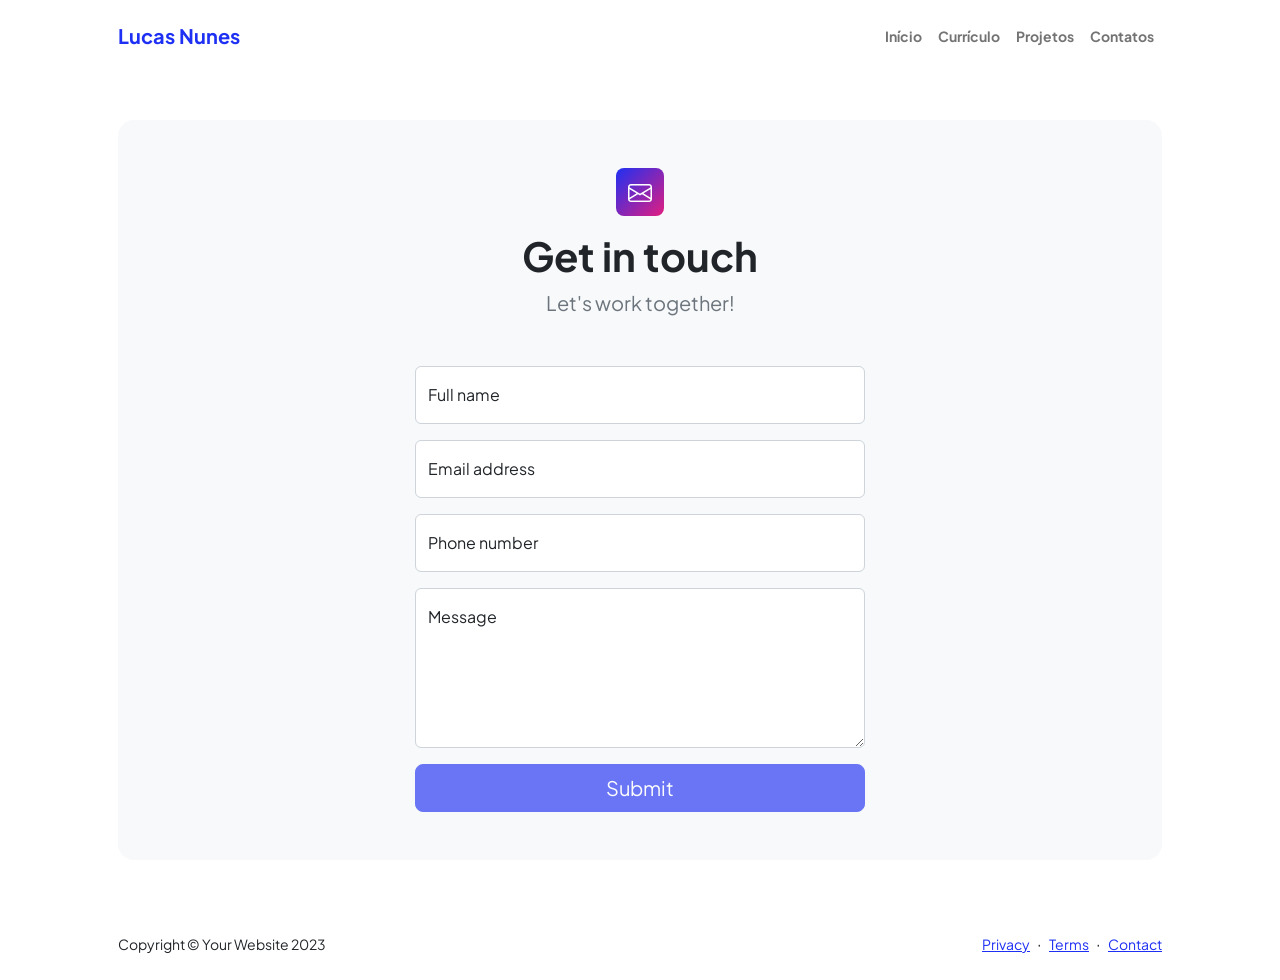
==== docs/contact.html @ 3cf32bbb "Update language attribute to Brazilian Portuguese Changed the language attribute from English to Bra" ====
<!DOCTYPE html>
<html lang="pt-br">
    <head>
        <meta charset="utf-8" />
        <meta name="viewport" content="width=device-width, initial-scale=1, shrink-to-fit=no" />
        <meta name="description" content />
        <meta name="author" content />
        <title>Portfólio - Lucas Nunes do Nascimento</title>
        <!-- Favicon-->
        <link rel="icon" type="image/x-icon" href="assets/favicon.ico" />
        <!-- Custom Google font-->
        <link rel="preconnect" href="https://fonts.googleapis.com" />
        <link rel="preconnect" href="https://fonts.gstatic.com" crossorigin />
        <link href="https://fonts.googleapis.com/css2?family=Plus+Jakarta+Sans:wght@100;200;300;400;500;600;700;800;900&amp;display=swap" rel="stylesheet" />
        <!-- Bootstrap icons-->
        <link href="https://cdn.jsdelivr.net/npm/bootstrap-icons@1.8.1/font/bootstrap-icons.css" rel="stylesheet" />
        <!-- Core theme CSS (includes Bootstrap)-->
        <link href="css/styles.css" rel="stylesheet" />
    </head>
    <body class="d-flex flex-column">
        <main class="flex-shrink-0">
            <!-- Navigation-->
            <nav class="navbar navbar-expand-lg navbar-light bg-white py-3">
                <div class="container px-5">
                    <a class="navbar-brand" href="index.html"><span class="fw-bolder text-primary">Lucas Nunes</span></a>
                    <button class="navbar-toggler" type="button" data-bs-toggle="collapse" data-bs-target="#navbarSupportedContent" aria-controls="navbarSupportedContent" aria-expanded="false" aria-label="Toggle navigation"><span class="navbar-toggler-icon"></span></button>
                    <div class="collapse navbar-collapse" id="navbarSupportedContent">
                        <ul class="navbar-nav ms-auto mb-2 mb-lg-0 small fw-bolder">
                            <li class="nav-item"><a class="nav-link" href="index.html">Início</a></li>
                            <li class="nav-item"><a class="nav-link" href="resume.html">Currículo</a></li>
                            <li class="nav-item"><a class="nav-link" href="projects.html">Projetos</a></li>
                            <li class="nav-item"><a class="nav-link" href="contact.html">Contatos</a></li>
                        </ul>
                    </div>
                </div>
            </nav>
            <!-- Page content-->
            <section class="py-5">
                <div class="container px-5">
                    <!-- Contact form-->
                    <div class="bg-light rounded-4 py-5 px-4 px-md-5">
                        <div class="text-center mb-5">
                            <div class="feature bg-primary bg-gradient-primary-to-secondary text-white rounded-3 mb-3"><i class="bi bi-envelope"></i></div>
                            <h1 class="fw-bolder">Get in touch</h1>
                            <p class="lead fw-normal text-muted mb-0">Let's work together!</p>
                        </div>
                        <div class="row gx-5 justify-content-center">
                            <div class="col-lg-8 col-xl-6">
                                <!-- * * * * * * * * * * * * * * *-->
                                <!-- * * SB Forms Contact Form * *-->
                                <!-- * * * * * * * * * * * * * * *-->
                                <!-- This form is pre-integrated with SB Forms.-->
                                <!-- To make this form functional, sign up at-->
                                <!-- https://startbootstrap.com/solution/contact-forms-->
                                <!-- to get an API token!-->
                                <form id="contactForm" data-sb-form-api-token="API_TOKEN">
                                    <!-- Name input-->
                                    <div class="form-floating mb-3">
                                        <input class="form-control" id="name" type="text" placeholder="Enter your name..." data-sb-validations="required" />
                                        <label for="name">Full name</label>
                                        <div class="invalid-feedback" data-sb-feedback="name:required">A name is required.</div>
                                    </div>
                                    <!-- Email address input-->
                                    <div class="form-floating mb-3">
                                        <input class="form-control" id="email" type="email" placeholder="name@example.com" data-sb-validations="required,email" />
                                        <label for="email">Email address</label>
                                        <div class="invalid-feedback" data-sb-feedback="email:required">An email is required.</div>
                                        <div class="invalid-feedback" data-sb-feedback="email:email">Email is not valid.</div>
                                    </div>
                                    <!-- Phone number input-->
                                    <div class="form-floating mb-3">
                                        <input class="form-control" id="phone" type="tel" placeholder="(123) 456-7890" data-sb-validations="required" />
                                        <label for="phone">Phone number</label>
                                        <div class="invalid-feedback" data-sb-feedback="phone:required">A phone number is required.</div>
                                    </div>
                                    <!-- Message input-->
                                    <div class="form-floating mb-3">
                                        <textarea class="form-control" id="message" type="text" placeholder="Enter your message here..." style="height: 10rem" data-sb-validations="required"></textarea>
                                        <label for="message">Message</label>
                                        <div class="invalid-feedback" data-sb-feedback="message:required">A message is required.</div>
                                    </div>
                                    <!-- Submit success message-->
                                    <!---->
                                    <!-- This is what your users will see when the form-->
                                    <!-- has successfully submitted-->
                                    <div class="d-none" id="submitSuccessMessage">
                                        <div class="text-center mb-3">
                                            <div class="fw-bolder">Form submission successful!</div>
                                            To activate this form, sign up at
                                            <br />
                                            <a href="https://startbootstrap.com/solution/contact-forms">https://startbootstrap.com/solution/contact-forms</a>
                                        </div>
                                    </div>
                                    <!-- Submit error message-->
                                    <!---->
                                    <!-- This is what your users will see when there is-->
                                    <!-- an error submitting the form-->
                                    <div class="d-none" id="submitErrorMessage"><div class="text-center text-danger mb-3">Error sending message!</div></div>
                                    <!-- Submit Button-->
                                    <div class="d-grid"><button class="btn btn-primary btn-lg disabled" id="submitButton" type="submit">Submit</button></div>
                                </form>
                            </div>
                        </div>
                    </div>
                </div>
            </section>
        </main>
        <!-- Footer-->
        <footer class="bg-white py-4 mt-auto">
            <div class="container px-5">
                <div class="row align-items-center justify-content-between flex-column flex-sm-row">
                    <div class="col-auto"><div class="small m-0">Copyright &copy; Your Website 2023</div></div>
                    <div class="col-auto">
                        <a class="small" href="#!">Privacy</a>
                        <span class="mx-1">&middot;</span>
                        <a class="small" href="#!">Terms</a>
                        <span class="mx-1">&middot;</span>
                        <a class="small" href="#!">Contact</a>
                    </div>
                </div>
            </div>
        </footer>
        <!-- Bootstrap core JS-->
        <script src="https://cdn.jsdelivr.net/npm/bootstrap@5.2.3/dist/js/bootstrap.bundle.min.js"></script>
        <!-- Core theme JS-->
        <script src="js/scripts.js"></script>
        <!-- * * * * * * * * * * * * * * * * * * * * * * * * * * * * * * * * * * * * * * * *-->
        <!-- * *                               SB Forms JS                               * *-->
        <!-- * * Activate your form at https://startbootstrap.com/solution/contact-forms * *-->
        <!-- * * * * * * * * * * * * * * * * * * * * * * * * * * * * * * * * * * * * * * * *-->
        <script src="https://cdn.startbootstrap.com/sb-forms-latest.js"></script>
    </body>
</html>
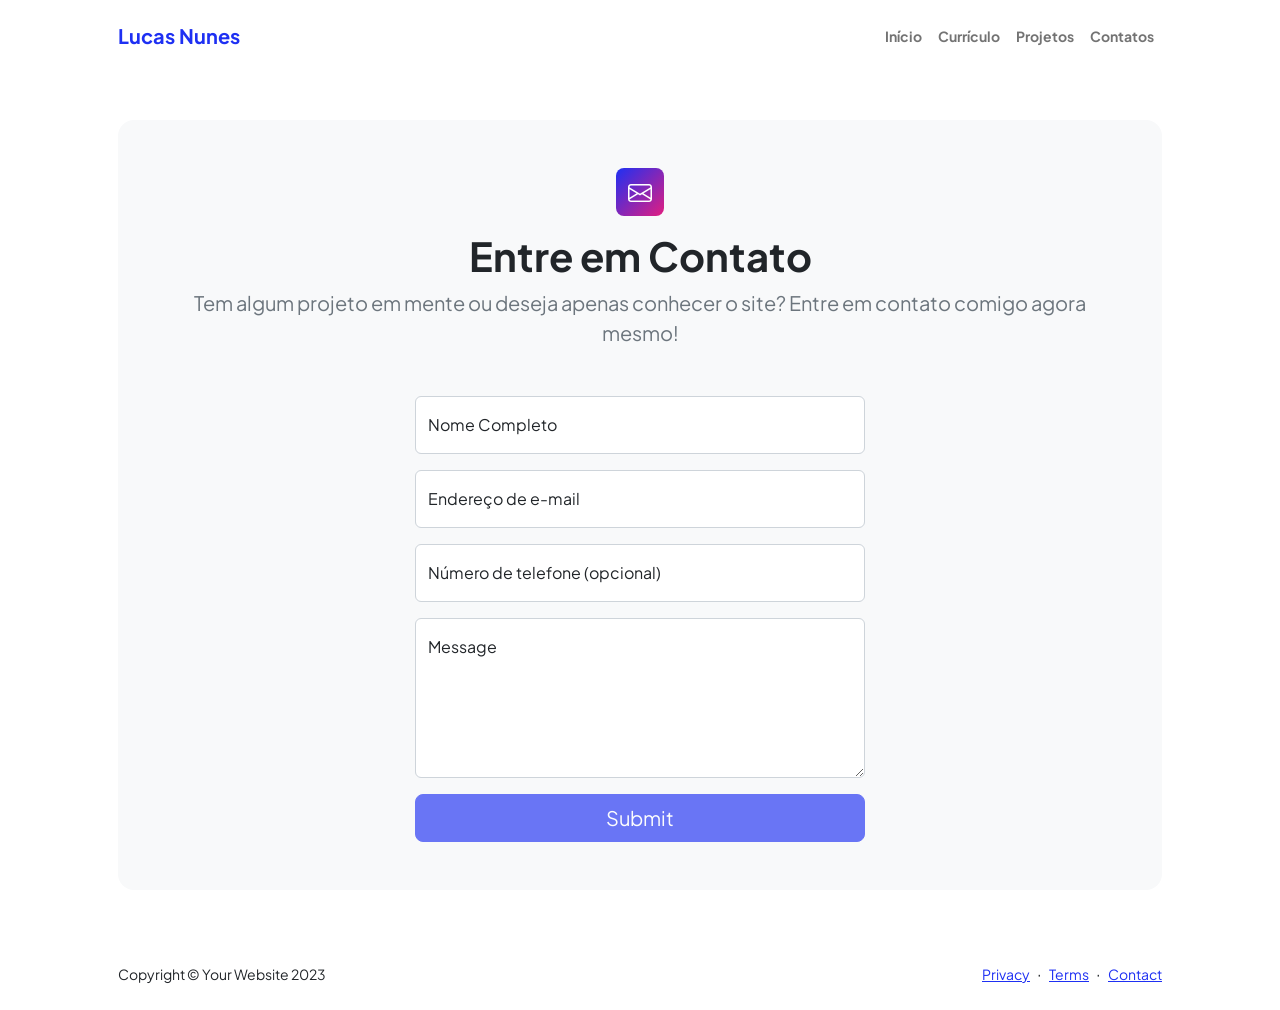
==== commit 1aa1daf6: "Change title and translate contact form text Updated the contact page title and localized text for t" ====
--- a/docs/contact.html
+++ b/docs/contact.html
@@ -5,7 +5,7 @@
         <meta name="viewport" content="width=device-width, initial-scale=1, shrink-to-fit=no" />
         <meta name="description" content />
         <meta name="author" content />
-        <title>Portfólio - Lucas Nunes do Nascimento</title>
+        <title>Contato - Lucas Nunes do Nascimento</title>
         <!-- Favicon-->
         <link rel="icon" type="image/x-icon" href="assets/favicon.ico" />
         <!-- Custom Google font-->
@@ -41,8 +41,8 @@
                     <div class="bg-light rounded-4 py-5 px-4 px-md-5">
                         <div class="text-center mb-5">
                             <div class="feature bg-primary bg-gradient-primary-to-secondary text-white rounded-3 mb-3"><i class="bi bi-envelope"></i></div>
-                            <h1 class="fw-bolder">Get in touch</h1>
-                            <p class="lead fw-normal text-muted mb-0">Let's work together!</p>
+                            <h1 class="fw-bolder">Entre em Contato</h1>
+                            <p class="lead fw-normal text-muted mb-0">Tem algum projeto em mente ou deseja apenas conhecer o site? Entre em contato comigo agora mesmo!</p>
                         </div>
                         <div class="row gx-5 justify-content-center">
                             <div class="col-lg-8 col-xl-6">
@@ -56,28 +56,23 @@
                                 <form id="contactForm" data-sb-form-api-token="API_TOKEN">
                                     <!-- Name input-->
                                     <div class="form-floating mb-3">
-                                        <input class="form-control" id="name" type="text" placeholder="Enter your name..." data-sb-validations="required" />
-                                        <label for="name">Full name</label>
-                                        <div class="invalid-feedback" data-sb-feedback="name:required">A name is required.</div>
+                                        <input class="form-control" id="name" type="text" placeholder="Seu nome completo" required/>
+                                        <label for="name">Nome Completo</label>
                                     </div>
                                     <!-- Email address input-->
                                     <div class="form-floating mb-3">
-                                        <input class="form-control" id="email" type="email" placeholder="name@example.com" data-sb-validations="required,email" />
-                                        <label for="email">Email address</label>
-                                        <div class="invalid-feedback" data-sb-feedback="email:required">An email is required.</div>
-                                        <div class="invalid-feedback" data-sb-feedback="email:email">Email is not valid.</div>
+                                        <input class="form-control" id="email" type="email" placeholder="seu@email.com" required/>
+                                        <label for="email">Endereço de e-mail</label>
                                     </div>
                                     <!-- Phone number input-->
                                     <div class="form-floating mb-3">
-                                        <input class="form-control" id="phone" type="tel" placeholder="(123) 456-7890" data-sb-validations="required" />
-                                        <label for="phone">Phone number</label>
-                                        <div class="invalid-feedback" data-sb-feedback="phone:required">A phone number is required.</div>
-                                    </div>
+                                        <input class="form-control" id="phone" type="tel" placeholder="(00) 00000-0000" />
+                                        <label for="phone">Número de telefone (opcional)</label>
+                                    </div>                                    
                                     <!-- Message input-->
                                     <div class="form-floating mb-3">
                                         <textarea class="form-control" id="message" type="text" placeholder="Enter your message here..." style="height: 10rem" data-sb-validations="required"></textarea>
                                         <label for="message">Message</label>
-                                        <div class="invalid-feedback" data-sb-feedback="message:required">A message is required.</div>
                                     </div>
                                     <!-- Submit success message-->
                                     <!---->
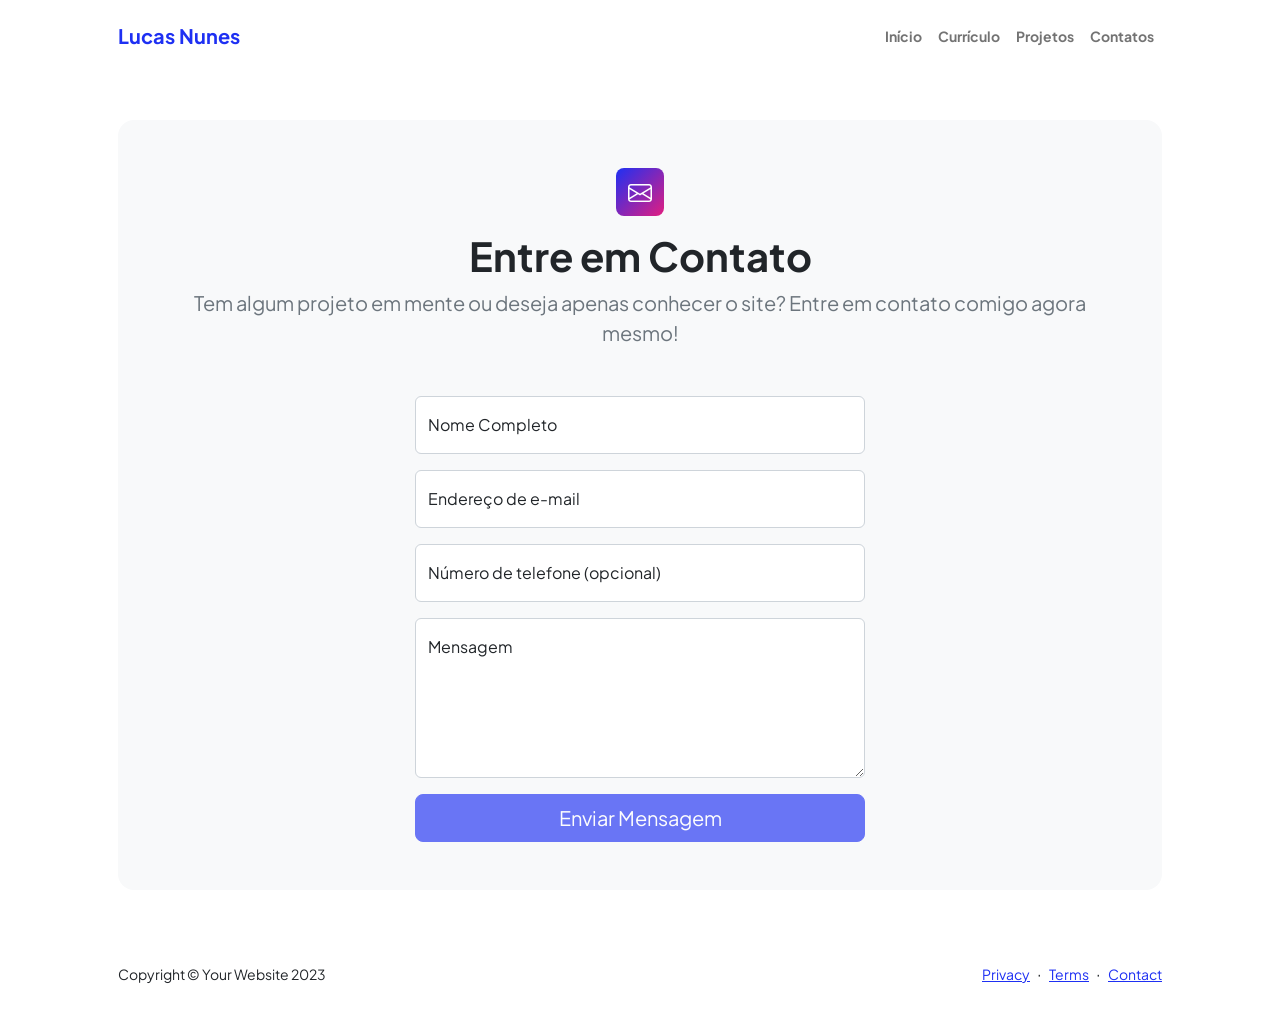
==== commit 442fbc3e: "Update contact form labels and messages to Portuguese" ====
--- a/docs/contact.html
+++ b/docs/contact.html
@@ -6,19 +6,24 @@
         <meta name="description" content />
         <meta name="author" content />
         <title>Contato - Lucas Nunes do Nascimento</title>
+        
         <!-- Favicon-->
         <link rel="icon" type="image/x-icon" href="assets/favicon.ico" />
+        
         <!-- Custom Google font-->
         <link rel="preconnect" href="https://fonts.googleapis.com" />
         <link rel="preconnect" href="https://fonts.gstatic.com" crossorigin />
         <link href="https://fonts.googleapis.com/css2?family=Plus+Jakarta+Sans:wght@100;200;300;400;500;600;700;800;900&amp;display=swap" rel="stylesheet" />
+        
         <!-- Bootstrap icons-->
         <link href="https://cdn.jsdelivr.net/npm/bootstrap-icons@1.8.1/font/bootstrap-icons.css" rel="stylesheet" />
+        
         <!-- Core theme CSS (includes Bootstrap)-->
         <link href="css/styles.css" rel="stylesheet" />
     </head>
     <body class="d-flex flex-column">
         <main class="flex-shrink-0">
+            
             <!-- Navigation-->
             <nav class="navbar navbar-expand-lg navbar-light bg-white py-3">
                 <div class="container px-5">
@@ -34,6 +39,7 @@
                     </div>
                 </div>
             </nav>
+            
             <!-- Page content-->
             <section class="py-5">
                 <div class="container px-5">
@@ -59,40 +65,42 @@
                                         <input class="form-control" id="name" type="text" placeholder="Seu nome completo" required/>
                                         <label for="name">Nome Completo</label>
                                     </div>
+                                    
                                     <!-- Email address input-->
                                     <div class="form-floating mb-3">
                                         <input class="form-control" id="email" type="email" placeholder="seu@email.com" required/>
                                         <label for="email">Endereço de e-mail</label>
                                     </div>
+                                    
                                     <!-- Phone number input-->
                                     <div class="form-floating mb-3">
                                         <input class="form-control" id="phone" type="tel" placeholder="(00) 00000-0000" />
                                         <label for="phone">Número de telefone (opcional)</label>
-                                    </div>                                    
+                                    </div>
+                                    
                                     <!-- Message input-->
                                     <div class="form-floating mb-3">
-                                        <textarea class="form-control" id="message" type="text" placeholder="Enter your message here..." style="height: 10rem" data-sb-validations="required"></textarea>
-                                        <label for="message">Message</label>
+                                        <textarea class="form-control" id="message" type="text" placeholder="Escreva sua mensagem aqui..." style="height: 10rem" required></textarea>
+                                        <label for="message">Mensagem</label>
                                     </div>
+                                    
                                     <!-- Submit success message-->
-                                    <!---->
-                                    <!-- This is what your users will see when the form-->
-                                    <!-- has successfully submitted-->
                                     <div class="d-none" id="submitSuccessMessage">
                                         <div class="text-center mb-3">
-                                            <div class="fw-bolder">Form submission successful!</div>
-                                            To activate this form, sign up at
-                                            <br />
-                                            <a href="https://startbootstrap.com/solution/contact-forms">https://startbootstrap.com/solution/contact-forms</a>
+                                            <div class="fw-bolder">Mensagem enviada com sucesso!</div>
+                                            <p class="text-muted">Obrigado pelo contato. Responderei em breve.</p>
                                         </div>
                                     </div>
+                                    
                                     <!-- Submit error message-->
-                                    <!---->
-                                    <!-- This is what your users will see when there is-->
-                                    <!-- an error submitting the form-->
-                                    <div class="d-none" id="submitErrorMessage"><div class="text-center text-danger mb-3">Error sending message!</div></div>
+                                    <div class="d-none" id="submitErrorMessage">
+                                        <div class="text-center text-danger mb-3">Erro ao enviar mensagem!</div>
+                                    </div>
+                                    
                                     <!-- Submit Button-->
-                                    <div class="d-grid"><button class="btn btn-primary btn-lg disabled" id="submitButton" type="submit">Submit</button></div>
+                                    <div class="d-grid">
+                                        <button class="btn btn-primary btn-lg disabled" id="submitButton" type="submit">Enviar Mensagem</button>
+                                    </div>
                                 </form>
                             </div>
                         </div>
@@ -100,6 +108,7 @@
                 </div>
             </section>
         </main>
+        
         <!-- Footer-->
         <footer class="bg-white py-4 mt-auto">
             <div class="container px-5">
@@ -115,14 +124,37 @@
                 </div>
             </div>
         </footer>
+
         <!-- Bootstrap core JS-->
         <script src="https://cdn.jsdelivr.net/npm/bootstrap@5.2.3/dist/js/bootstrap.bundle.min.js"></script>
         <!-- Core theme JS-->
         <script src="js/scripts.js"></script>
-        <!-- * * * * * * * * * * * * * * * * * * * * * * * * * * * * * * * * * * * * * * * *-->
-        <!-- * *                               SB Forms JS                               * *-->
-        <!-- * * Activate your form at https://startbootstrap.com/solution/contact-forms * *-->
-        <!-- * * * * * * * * * * * * * * * * * * * * * * * * * * * * * * * * * * * * * * * *-->
-        <script src="https://cdn.startbootstrap.com/sb-forms-latest.js"></script>
+        
+        <!-- Script simples para simular o envio do formulário (Front-end) -->
+        <script>
+            window.addEventListener('DOMContentLoaded', event => {
+                const contactForm = document.getElementById('contactForm');
+                const submitButton = document.getElementById('submitButton');
+                const submitSuccessMessage = document.getElementById('submitSuccessMessage');
+                const submitErrorMessage = document.getElementById('submitErrorMessage');
+
+                if (contactForm) {
+                    contactForm.addEventListener('submit', event => {
+                        event.preventDefault(); // Impede o recarregamento da página
+                        
+                        // Aqui você integraria com um serviço real de e-mail no futuro
+                        // Por enquanto, vamos apenas mostrar a mensagem de sucesso
+                        
+                        submitButton.disabled = true;
+                        submitButton.textContent = 'Enviando...';
+
+                        setTimeout(() => {
+                            contactForm.classList.add('d-none');
+                            submitSuccessMessage.classList.remove('d-none');
+                        }, 1500); // Simula 1.5 segundos de "envio"
+                    });
+                }
+            });
+        </script>
     </body>
 </html>
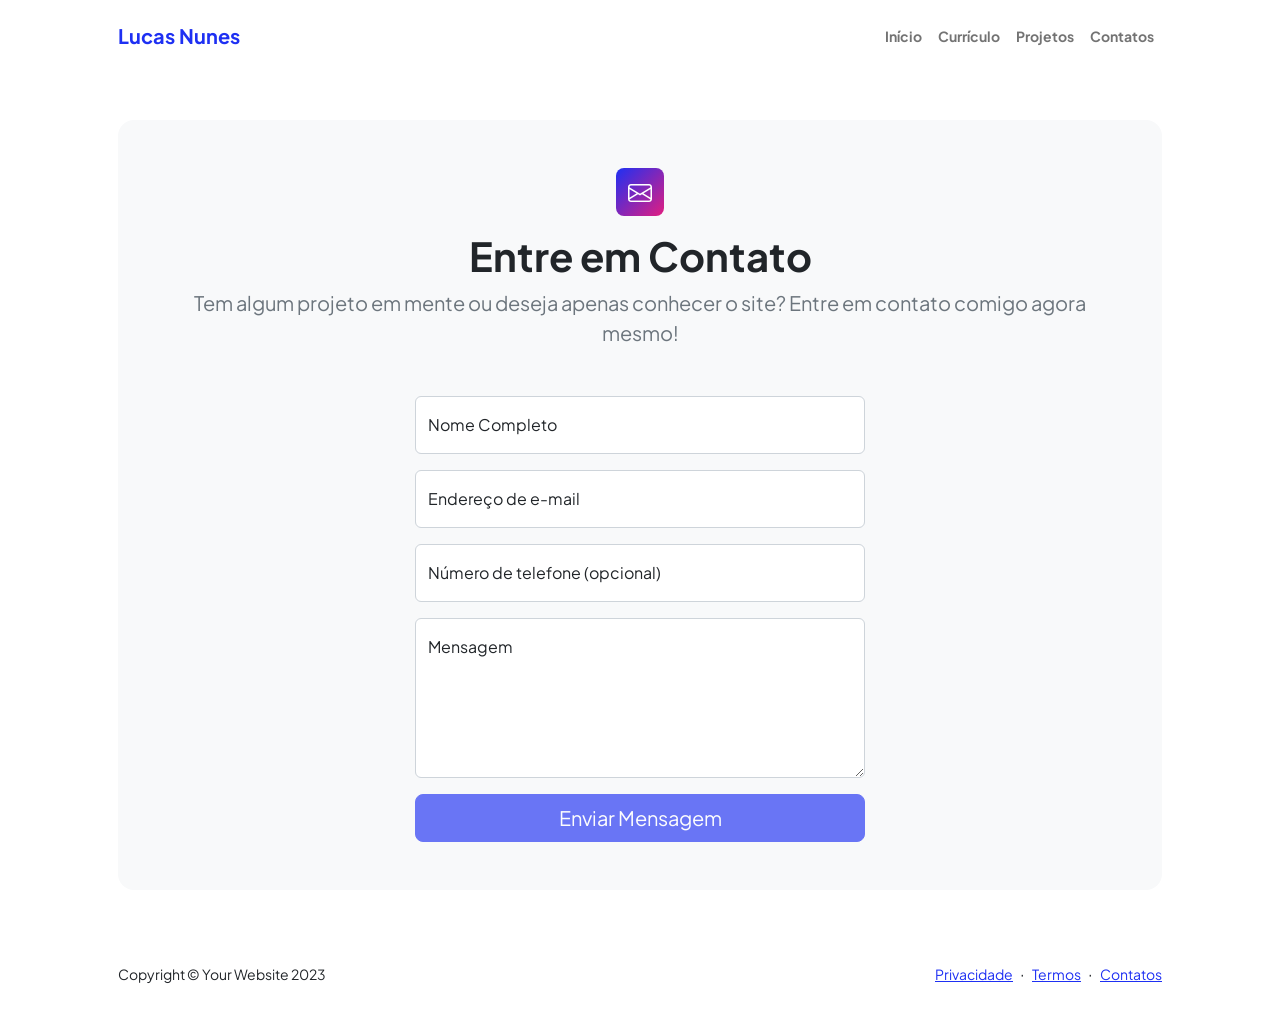
==== commit 3f0733e2: "Translate footer links to Portuguese" ====
--- a/docs/contact.html
+++ b/docs/contact.html
@@ -115,11 +115,11 @@
                 <div class="row align-items-center justify-content-between flex-column flex-sm-row">
                     <div class="col-auto"><div class="small m-0">Copyright &copy; Your Website 2023</div></div>
                     <div class="col-auto">
-                        <a class="small" href="#!">Privacy</a>
+                        <a class="small" href="#!">Privacidade</a>
                         <span class="mx-1">&middot;</span>
-                        <a class="small" href="#!">Terms</a>
+                        <a class="small" href="#!">Termos</a>
                         <span class="mx-1">&middot;</span>
-                        <a class="small" href="#!">Contact</a>
+                        <a class="small" href="#!">Contatos</a>
                     </div>
                 </div>
             </div>
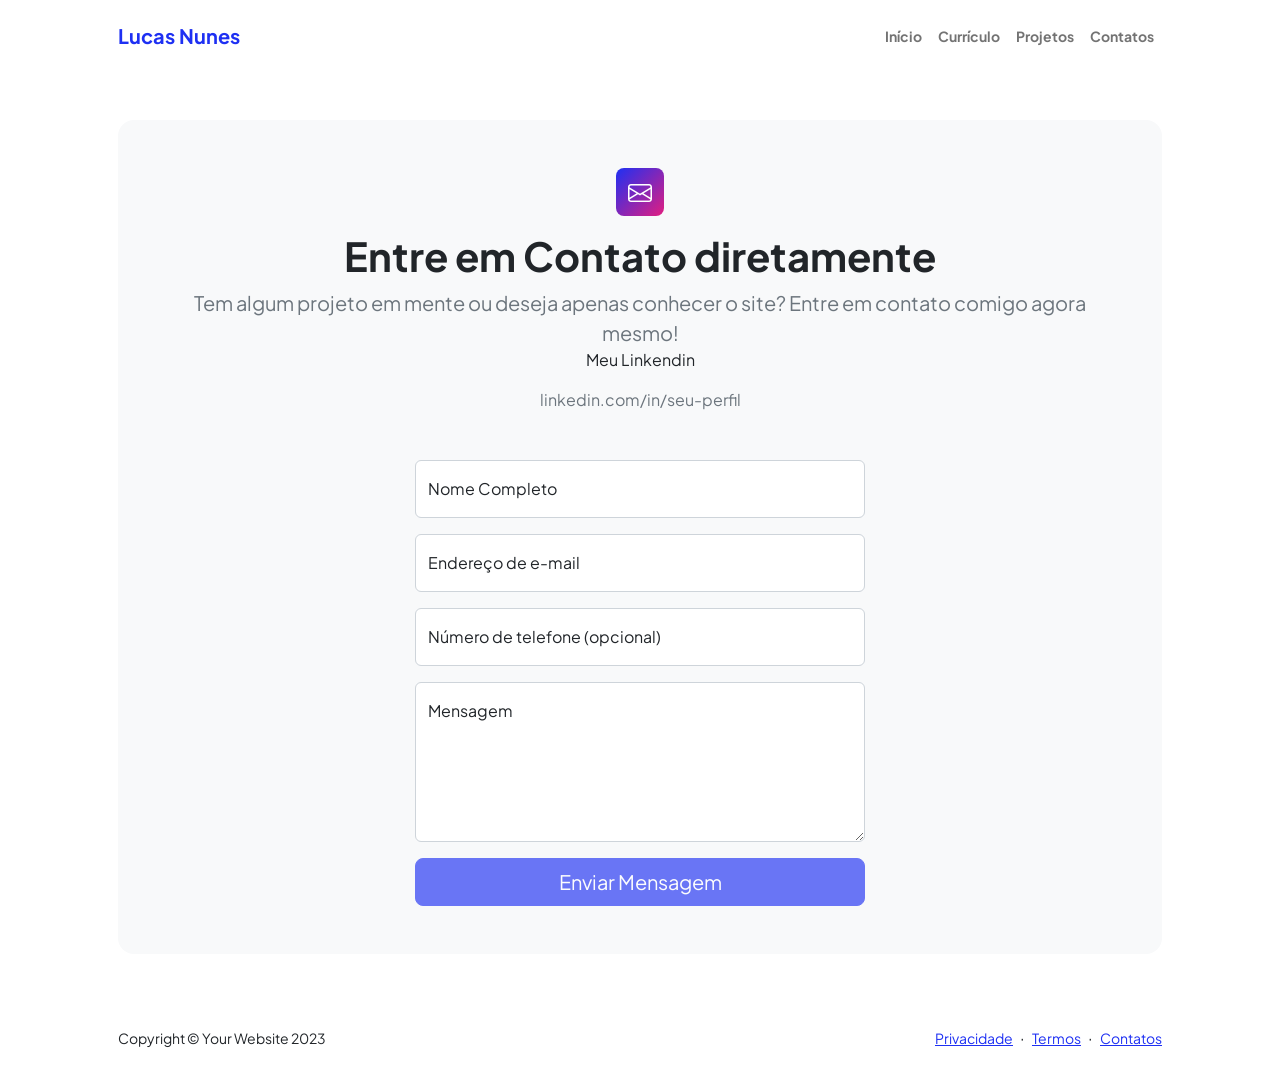
==== commit dde398c2: "Modify contact header and add LinkedIn link Updated the contact header to specify direct contact and" ====
--- a/docs/contact.html
+++ b/docs/contact.html
@@ -47,8 +47,12 @@
                     <div class="bg-light rounded-4 py-5 px-4 px-md-5">
                         <div class="text-center mb-5">
                             <div class="feature bg-primary bg-gradient-primary-to-secondary text-white rounded-3 mb-3"><i class="bi bi-envelope"></i></div>
-                            <h1 class="fw-bolder">Entre em Contato</h1>
+                            <h1 class="fw-bolder">Entre em Contato diretamente</h1>
                             <p class="lead fw-normal text-muted mb-0">Tem algum projeto em mente ou deseja apenas conhecer o site? Entre em contato comigo agora mesmo!</p>
+                            <div>
+                                <p>Meu Linkendin</p>
+                                <a href="https://linkedin.com/in/seu-perfil" target="_blank" class="text-decoration-none text-muted">linkedin.com/in/seu-perfil</a>
+                            </div>
                         </div>
                         <div class="row gx-5 justify-content-center">
                             <div class="col-lg-8 col-xl-6">
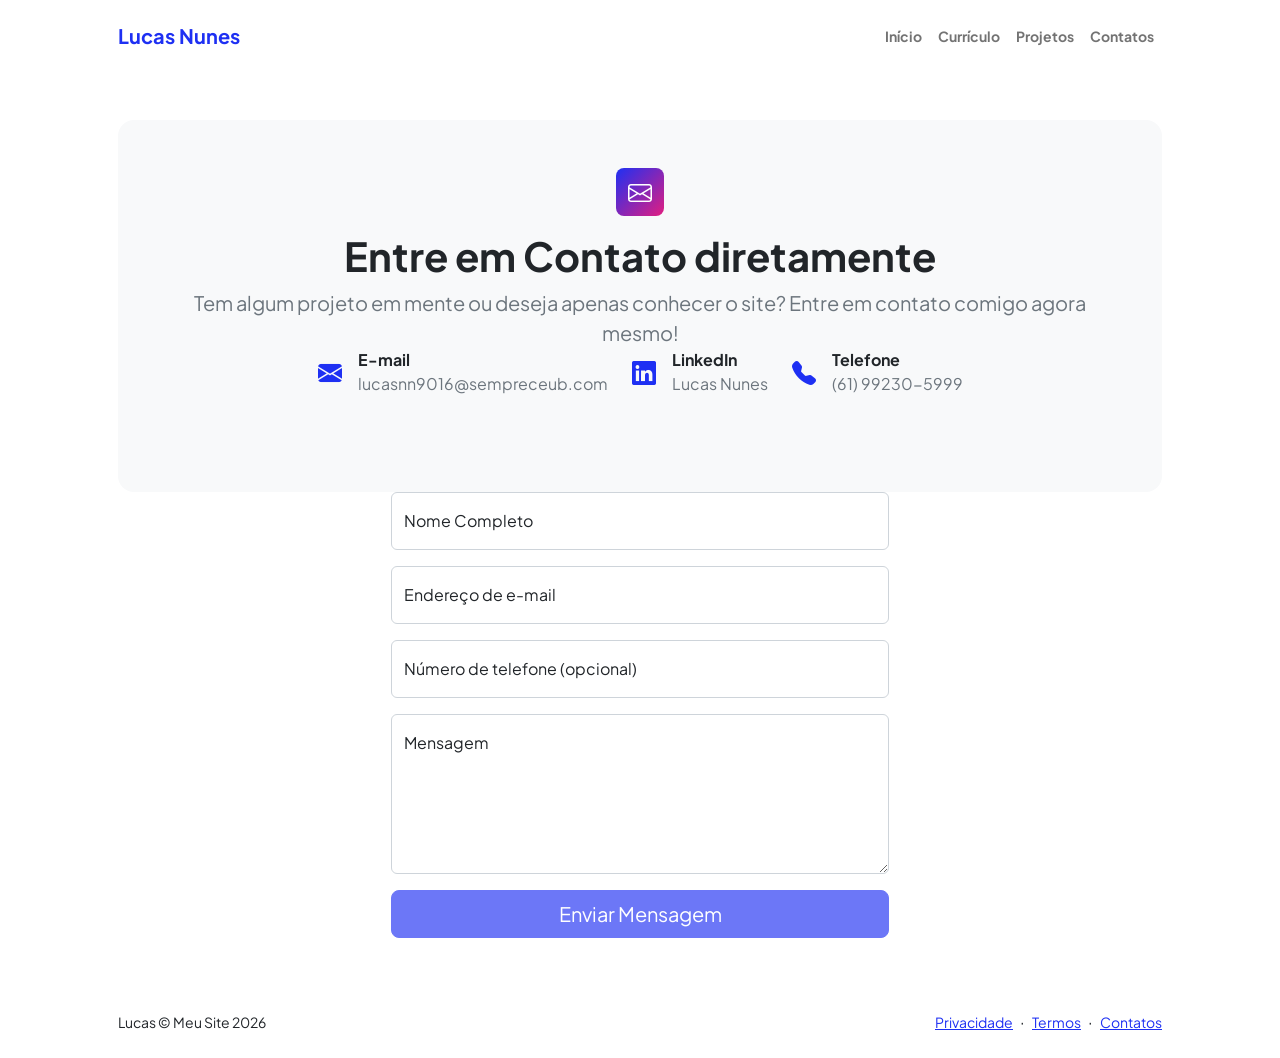
==== commit 230377e3: "Update contact information and footer copyright" ====
--- a/docs/contact.html
+++ b/docs/contact.html
@@ -49,11 +49,31 @@
                             <div class="feature bg-primary bg-gradient-primary-to-secondary text-white rounded-3 mb-3"><i class="bi bi-envelope"></i></div>
                             <h1 class="fw-bolder">Entre em Contato diretamente</h1>
                             <p class="lead fw-normal text-muted mb-0">Tem algum projeto em mente ou deseja apenas conhecer o site? Entre em contato comigo agora mesmo!</p>
-                            <div>
-                                <p>Meu Linkendin</p>
-                                <a href="https://linkedin.com/in/seu-perfil" target="_blank" class="text-decoration-none text-muted">linkedin.com/in/seu-perfil</a>
+                            <div class="d-flex flex-column flex-md-row justify-content-center gap-4">
+                              <div class="d-flex align-items-center">
+                                <i class="bi bi-envelope-fill text-primary fs-4 me-3"></i>
+                                <div class="text-start">
+                                  <div class="fw-bold">E-mail</div>
+                                  <a href="https://mail.google.com/mail/u/1/#inbox" class="text-decoration-none text-muted">lucasnn9016@sempreceub.com</a>
+                                </div>
+                              </div>
+                              <div class="d-flex align-items-center">
+                                <i class="bi bi-linkedin text-primary fs-4 me-3"></i>
+                                <div class="text-start">
+                                  <div class="fw-bold">LinkedIn</div>
+                                  <a href="https://www.linkedin.com/in/lucas-nunes-886415431/?isSelfProfile=true(to tendo que colocar esse, porque o outro deu problema de verificação no prefil)" target="_blank" class="text-decoration-none text-muted">Lucas Nunes</a>
+                                </div>
+                              </div>
+                              <div class="d-flex align-items-center">
+                                <i class="bi bi-telephone-fill text-primary fs-4 me-3"></i>
+                                <div class="text-start">
+                                  <div class="fw-bold">Telefone</div>
+                                  <span class="text-muted">(61) 99230-5999</span>
+                                </div>
+                              </div>
                             </div>
                         </div>
+                    </div>
                         <div class="row gx-5 justify-content-center">
                             <div class="col-lg-8 col-xl-6">
                                 <!-- * * * * * * * * * * * * * * *-->
@@ -117,7 +137,7 @@
         <footer class="bg-white py-4 mt-auto">
             <div class="container px-5">
                 <div class="row align-items-center justify-content-between flex-column flex-sm-row">
-                    <div class="col-auto"><div class="small m-0">Copyright &copy; Your Website 2023</div></div>
+                    <div class="col-auto"><div class="small m-0">Lucas &copy; Meu Site 2026</div></div>
                     <div class="col-auto">
                         <a class="small" href="#!">Privacidade</a>
                         <span class="mx-1">&middot;</span>
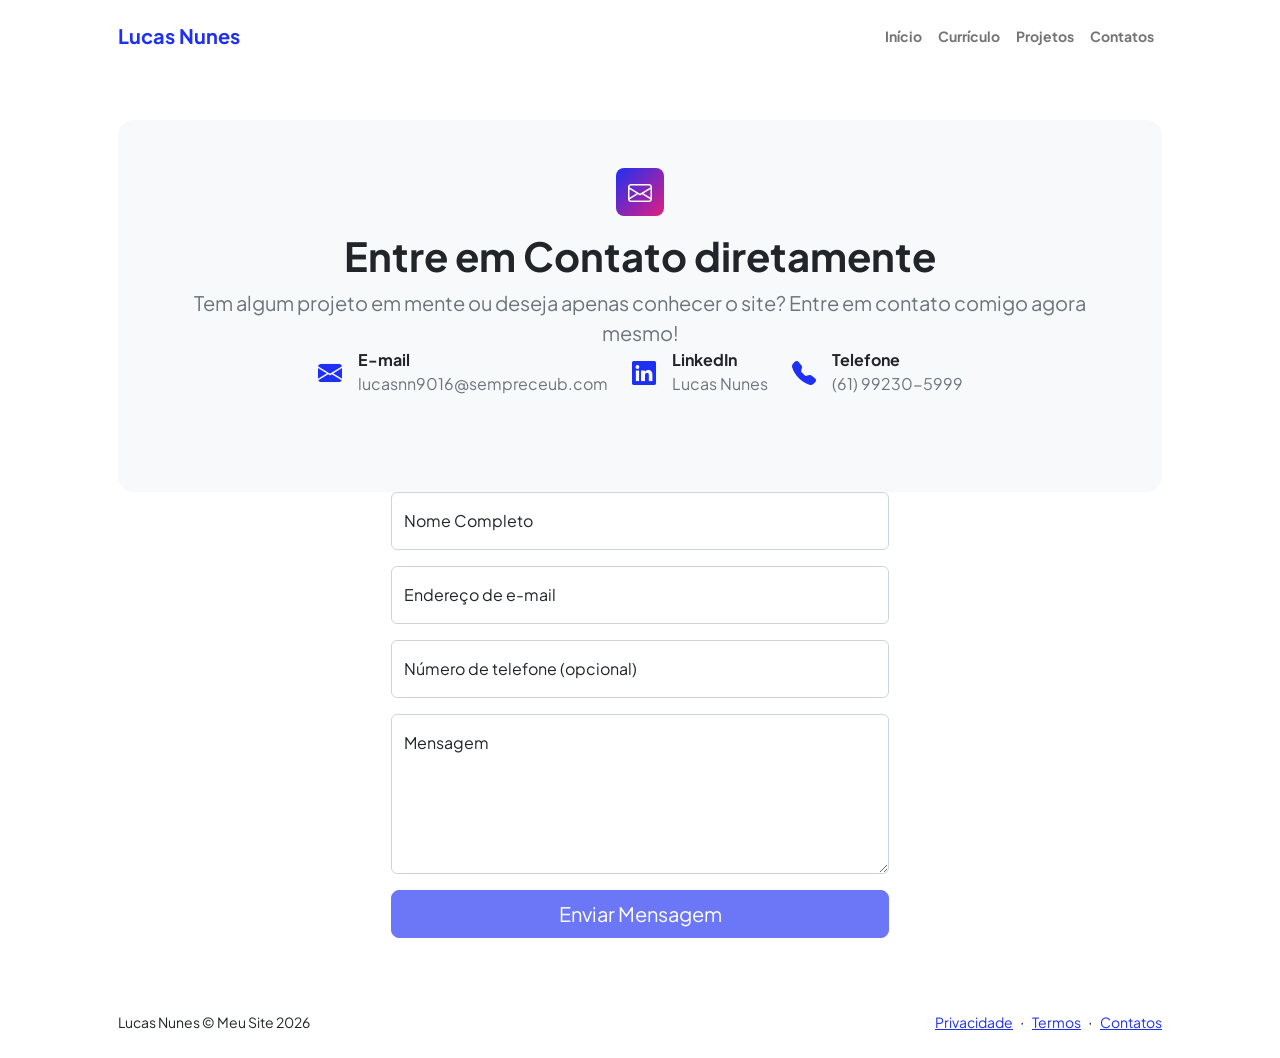
==== commit 7fa7cba4: "Update footer to reflect correct author name" ====
--- a/docs/contact.html
+++ b/docs/contact.html
@@ -137,7 +137,7 @@
         <footer class="bg-white py-4 mt-auto">
             <div class="container px-5">
                 <div class="row align-items-center justify-content-between flex-column flex-sm-row">
-                    <div class="col-auto"><div class="small m-0">Lucas &copy; Meu Site 2026</div></div>
+                    <div class="col-auto"><div class="small m-0">Lucas Nunes &copy; Meu Site 2026</div></div>
                     <div class="col-auto">
                         <a class="small" href="#!">Privacidade</a>
                         <span class="mx-1">&middot;</span>
